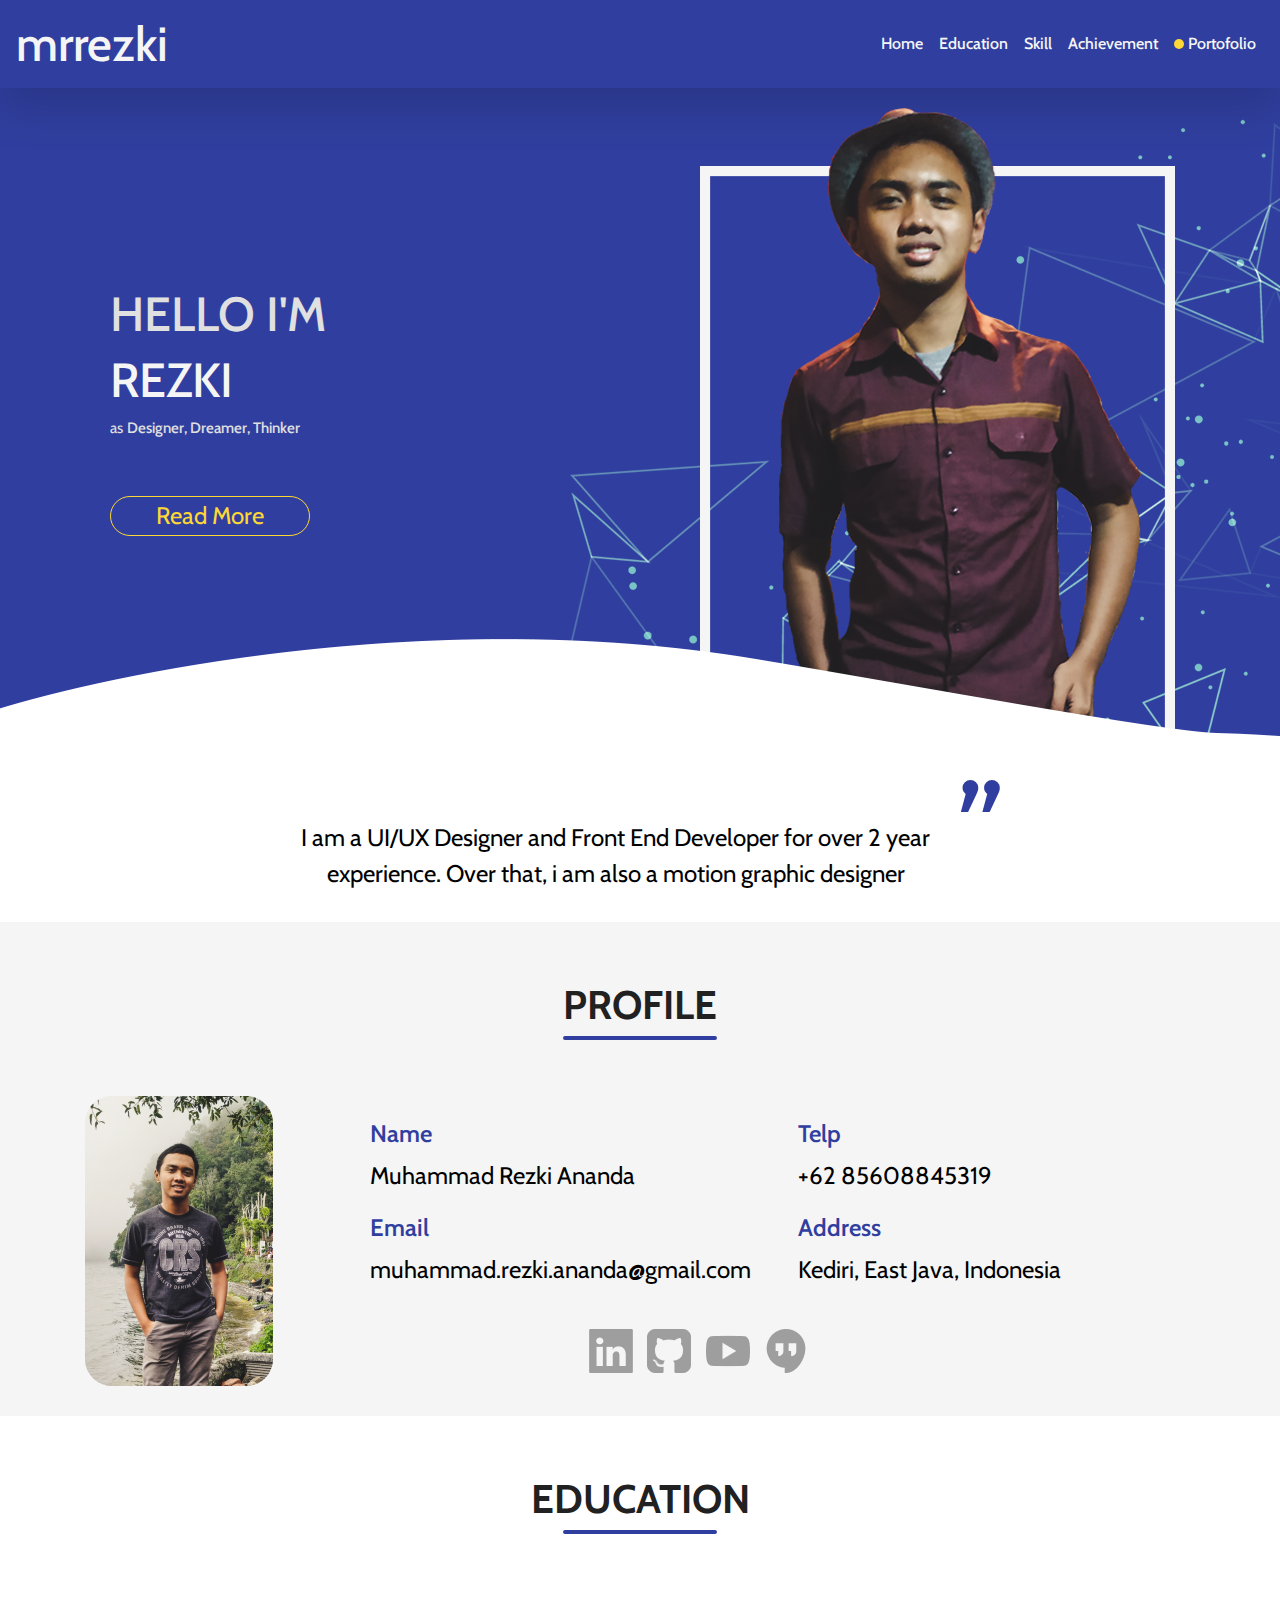
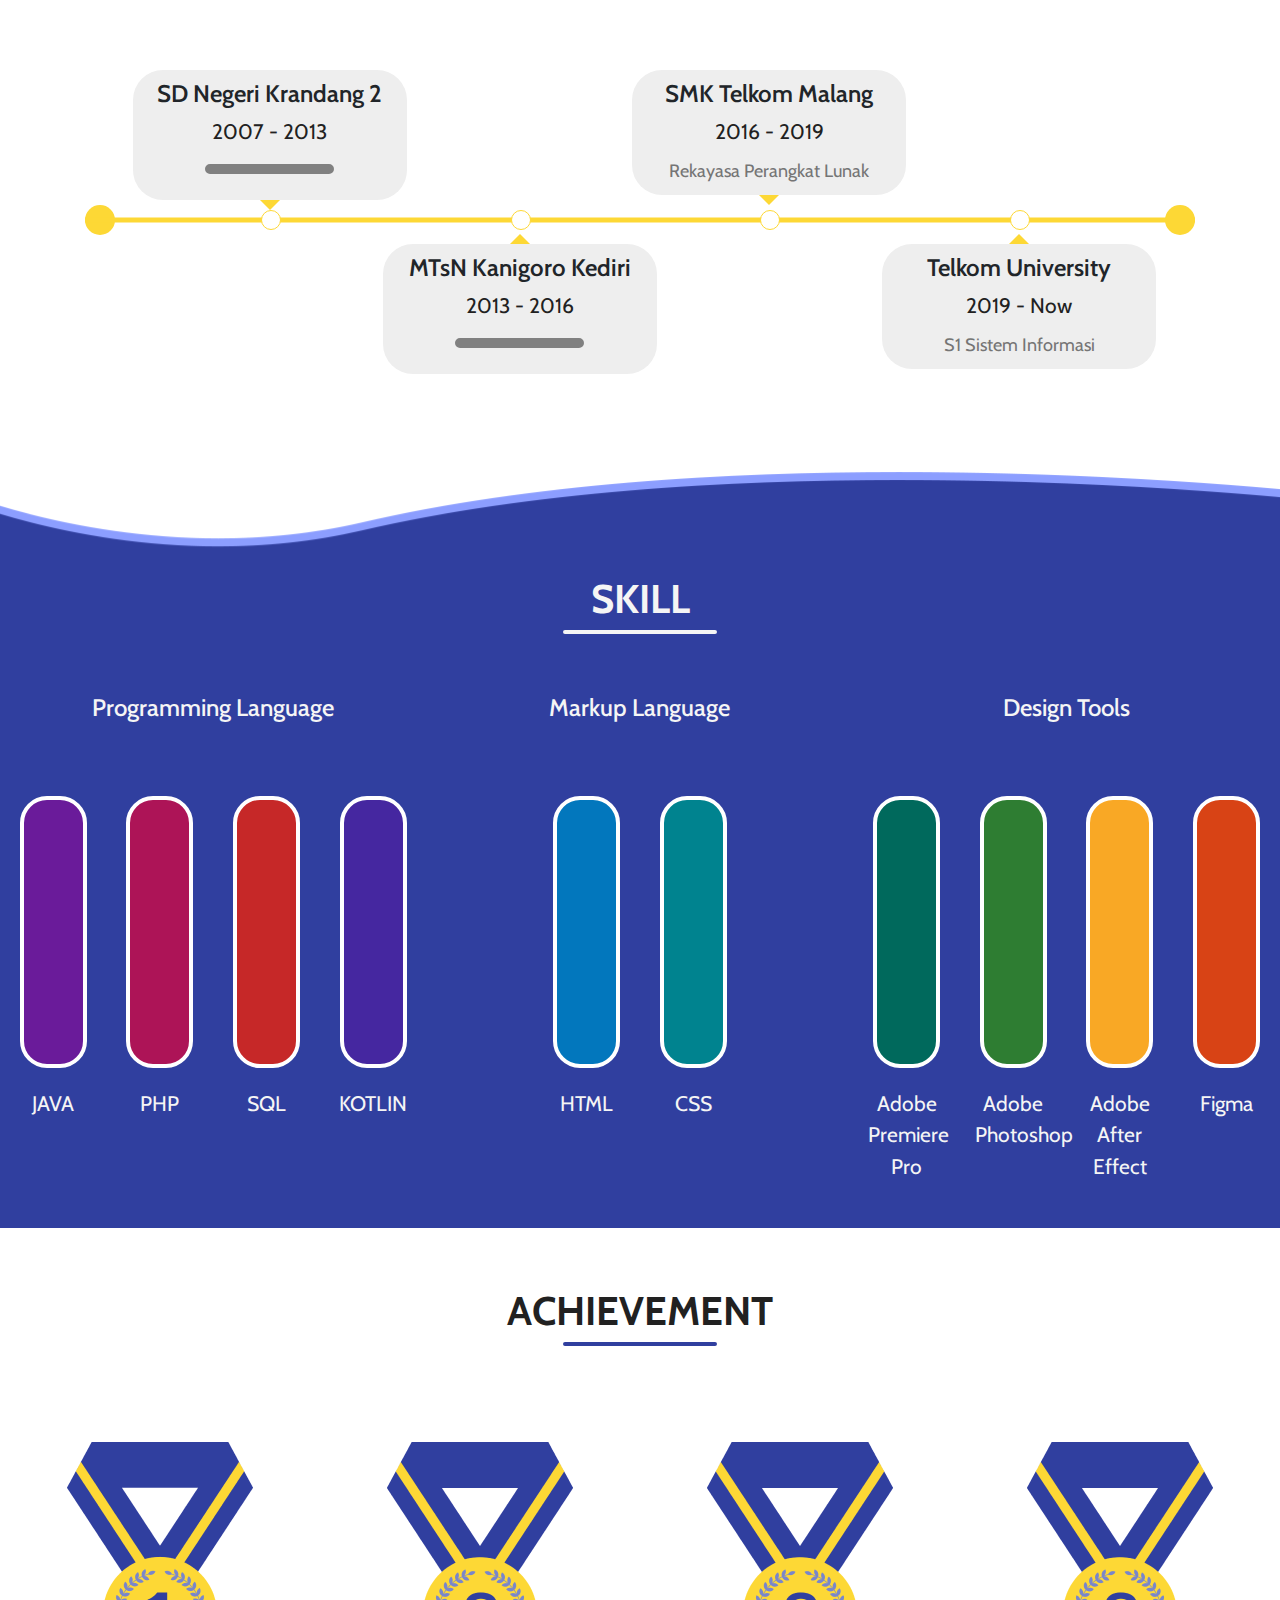
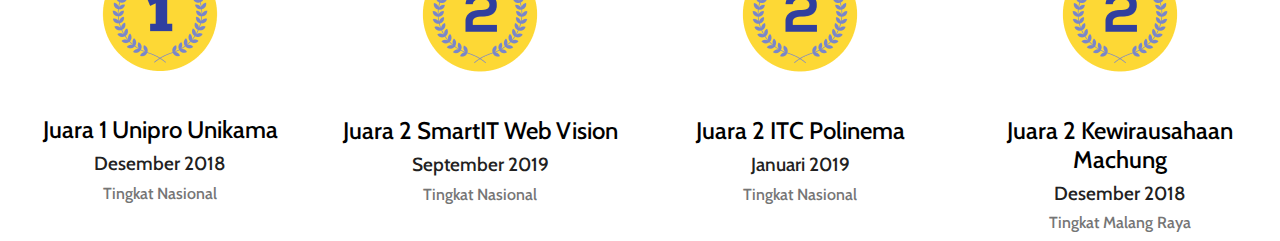
==== index.html @ 957b91fe "1366px | DONE" ====
<!doctype html>
<html>
<head>
	<meta charset="utf-8">
	<meta http-equiv="X-UA-Compatible" content="IE=edge">
	<meta name="viewport" content="width=device-width,initial-scale=1">
	<title>Muhammad Rezki Ananda</title>
	<link rel="stylesheet" type="text/css" href="assets/css/style.css">
	<link rel="stylesheet" type="text/css" href="includes/bootstrap/css/bootstrap.min.css">
	<link rel="stylesheet" type="text/css" href="assets/css/style-mediaquery.css">
	<script type="text/javascript" src="assets/js/jquery-3.3.1.js"></script>
</head>
<body>
	<nav class="navbar navbar-expand-lg navbar-light shadow-lg">
	  <a class="navbar-brand font-cabin-bold color-white-1" href="#">mrrezki</a>
	  <button class="navbar-toggler" type="button" data-toggle="collapse" data-target="#navbarNav" aria-controls="navbarNav" aria-expanded="false" aria-label="Toggle navigation">
		<span class="navbar-toggler-icon"></span>
	  </button>
	  <div class="collapse navbar-collapse" id="navbarNav">
		<ul class="navbar-nav ml-auto">
		 	<li class="nav-item">
				<a class="nav-link font-cabin-bold" href="#">Home</a>
		  	</li>
		  	<li class="nav-item">
				<a class="nav-link font-cabin-bold" href="#">Education</a>
			  </li>
			<li class="nav-item">
				<a class="nav-link font-cabin-bold" href="#">Skill</a>
		  	</li>
			<li class="nav-item">
				<a class="nav-link font-cabin-bold" href="#">Achievement</a>
			</li>
			<li class="nav-item">
				<a class="nav-link font-cabin-bold" href="#">
					<span class="dot"></span>
					Portofolio
				</a>
			</li>
		</ul>
	  </div>
	</nav>
	<section id="header" class="header-bg">
		<div class="container-fluid">
			<div class="row">
				<div class="col-lg-6 col-md-6 col-sm-12">
					<div class="header-intro">
						<h1 class="color-white-2 font-cabin">HELLO I'M</h1>
						<h1 class="color-white-1 font-cabin-bold">REZKI</h1>
						<p class="color-white-2">
							<span class="font-cabin">as</span>
							<span class="font-cabin-bold">Designer, Dreamer, Thinker</span>
						</p>
						<button class="font-cabin color-yellow">Read More</button>
					</div>
				</div>
				<div class="col-lg-6 col-md-6 col-sm-12">&nbsp;</div>
			</div>
		</div>
	</section>
	<section id="info" class="info-bg">
		<div class="container">
			<div class="row">
				<div class="col-md-8 offset-md-2">
					<div class="info-quotes text-center">
						<span class="color-blue float-right">&#8221;</span>
						<p class="font-cabin color-black-1 text-center">I am a UI/UX Designer and Front End Developer for over 2 year experience. Over that, i am also a motion graphic designer</p>
					</div>
				</div>
			</div>
		</div>
	</section>
	<section id="profil" class="profil-bg">
		<div class="container">
			<div class="row">
				<div class="col-lg-12 col-md-12 col-sm-12">
					<div class="title-blue">
						<h1>Profile</h1>
						<hr size="200" width="150">
					</div>
				</div>
				<div class="col-lg-3 col-md-3 col-sm-12">
					<div class="profil-photo">
						<img src="assets/image/IMG_20181225_132855.png" alt="">
					</div>
				</div>
				<div class="col-lg-9 col-md-9 col-sm-12">
					<div class="profil-detail">
						<div class="row">
							<div class="col-lg-6 col-md-6 col-sm-12">
								<p class="profil-title color-blue">Name</p>
								<p class="profil-subtitle color-black-1 font-cabin">Muhammad Rezki Ananda</p>
							</div>
							<div class="col-lg-6 col-md-6 col-sm-12">
								<p class="profil-title color-blue">Telp</p>
								<p class="profil-subtitle color-black-1 font-cabin">+62 85608845319</p>
							</div>
							<div class="col-lg-6 col-md-6 col-sm-12">
								<p class="profil-title color-blue">Email</p>
								<p class="profil-subtitle color-black-1 font-cabin">muhammad.rezki.ananda@gmail.com</p>
							</div>
							<div class="col-lg-6 col-md-6 col-sm-12">
								<p class="profil-title color-blue">Address</p>
								<p class="profil-subtitle color-black-1 font-cabin">Kediri, East Java, Indonesia</p>
							</div>
							<div class="col-md-6 offset-md-3">
								<div class="profile-resources">
									<a href="https://www.linkedin.com/in/muhammad-rezki-ananda-749750147/">
										<img class="img-fluid" src="assets/image/linked-in-logo-key.png" alt="linked in">
									</a>
									<a href="https://github.com/rezkiananda25">
										<img class="img-fluid" src="assets/image/github-sign.png" alt="github">
									</a>
									<a href="https://www.youtube.com/channel/UCWgaLvKlAeKD4-xGuemqxUA">
										<img class="img-fluid" src="assets/image/youtube.png" alt="youtube">
									</a>
									<a href="muhammad.rezki.ananda@gmail.com">
										<img class="img-fluid" src="assets/image/hangout.png" alt="hangout">
									</a>
								</div>
							</div>
						</div>
					</div>
				</div>
			</div>
		</div>
	</section>
	<section id="education" class="education-bg">
		<div class="container">
			<div class="row">
				<div class="col-lg-12 col-md-12 col-sm-12">
					<div class="title-blue">
						<h1>Education</h1>
						<hr size="200" width="150">
					</div>
				</div>
				<div class="col-lg-12 col-md-12 col-sm-12">
					<section class="main-timeline-section">
						<div class="timeline-start"></div>
						<div class="conference-center-line"></div>
						<div class="conference-timeline-content">
							<div class="timeline-article timeline-article-top">
								<div class="meta-date"></div>
								<div class="content-box">
									<h4 class="title-timeline">Telkom University</h4>
									<p>2019 - Now</p>
									<center>
										<span>S1 Sistem Informasi</span>
									</center>
								</div>
							</div>
							<div class="timeline-article timeline-article-bottom">
								<div class="meta-date"></div>
								<div class="content-box">
									<h4 class="title-timeline">SMK Telkom Malang</h4>
									<p>2016 - 2019</p>
									<center>
										<span>Rekayasa Perangkat Lunak</span>
									</center>
								</div>
							</div>
							<div class="timeline-article timeline-article-top">
								<div class="meta-date"></div>
								<div class="content-box">
									<h4 class="title-timeline">MTsN Kanigoro Kediri</h4>
									<p>2013 - 2016</p>
									<center>
										<span><hr width="119px"></span>
									</center>
								</div>
							</div>
							<div class="timeline-article timeline-article-bottom">
								<div class="meta-date"></div>
								<div class="content-box">
									<h4 class="title-timeline">SD Negeri Krandang 2</h4>
									<p>2007 - 2013</p>
									<center>
										<span><hr width="119px"></span>
									</center>
								</div>
							</div>
						</div>
						<div class="timeline-end"></div>
					</section>
				</div>
			</div>
		</div>
	</section>
	<section id="skill" class="skill-bg">
		<div class="container-fluid">
			<div class="row">
				<div class="col-lg-12 col-md-12 col-sm-12">
					<div class="title-white">
						<h1>Skill</h1>
						<hr size="200" width="150">
					</div>
				</div>
				<div class="col-lg-4 col-md-4 col-sm-12">
					<div class="skill-category">
						<p class="font-cabin-bold color-white-1 text-center">Programming Language</p>
						<div class="skill-progress">
							<div class="row">
								<div class="col-3">
									<center>
										<div class="skill-rectangle" style="background: #6A1B9A;"></div>
									</center>
									<p class="font-cabin color-white-1 text-center">JAVA</p>
								</div>
								<div class="col-3">
									<center>
										<div class="skill-rectangle" style="background: #AD1457;"></div>
									</center>
									<p class="font-cabin color-white-1 text-center">PHP</p>
								</div>
								<div class="col-3">
									<center>
										<div class="skill-rectangle" style="background: #C62828;"></div>
									</center>
									<p class="font-cabin color-white-1 text-center">SQL</p>
								</div>
								<div class="col-3">
									<center>
										<div class="skill-rectangle" style="background: #4527A0;"></div>
									</center>
									<p class="font-cabin color-white-1 text-center">KOTLIN</p>
								</div>
							</div>
						</div>
					</div>
				</div>
				<div class="col-lg-4 col-md-4 col-sm-12">
					<div class="skill-category">
						<p class="font-cabin-bold color-white-1 text-center">Markup Language</p>
						<div class="skill-progress">
							<div class="row">
								<div class="col-3"></div>
								<div class="col-3">
									<center>
										<div class="skill-rectangle" style="background: #0277BD;"></div>
									</center>
									<p class="font-cabin color-white-1 text-center">HTML</p>
								</div>
								<div class="col-3">
									<center>
										<div class="skill-rectangle" style="background: #00838F;;"></div>
									</center>
									<p class="font-cabin color-white-1 text-center">CSS</p>
								</div>
								<div class="col-3"></div>
							</div>
						</div>
					</div>
				</div>
				<div class="col-lg-4 coli-md-4 col-sm-12">
					<div class="skill-category">
						<p class="font-cabin-bold color-white-1 text-center">Design Tools</p>
						<div class="skill-progress">
							<div class="row">
								<div class="col-3">
									<center>
										<div class="skill-rectangle" style="background: #00695C;"></div>
									</center>
									<p class="font-cabin color-white-1 text-center">Adobe<br>Premiere<br>Pro</p>
								</div>
								<div class="col-3">
									<center>
										<div class="skill-rectangle" style="background: #2E7D32;"></div>
									</center>
									<p class="font-cabin color-white-1 text-center">Adobe<br>Photoshop</p>
								</div>
								<div class="col-3">
									<center>
										<div class="skill-rectangle" style="background: #F9A825;"></div>
									</center>
									<p class="font-cabin color-white-1 text-center">Adobe<br>After<br>Effect</p>
								</div>
								<div class="col-3">
									<center>
										<div class="skill-rectangle" style="background: #D84315;"></div>
									</center>
									<p class="font-cabin color-white-1 text-center">Figma</p>
								</div>
							</div>
						</div>
					</div>
				</div>
			</div>
		</div>
	</section>
	<section id="achievement" class="achievement-bg">
		<div class="container-fluid">
			<div class="row">
				<div class="col-lg-12 col-md-12 col-sm-12">
					<div class="title-blue">
						<h1>Achievement</h1>
						<hr size="200" width="150">
					</div>
				</div>
				<div class="col-lg-3 col-md-3 col-sm-6">
					<div class="achievement-detail">
						<center>
							<img class="img-fluid" src="assets/image/Juara 1.png" alt="">
							<h1 class="font-cabin-bold color-black-1">Juara 1 Unipro Unikama</h1>
							<h2 class="font-cabin color-black-2">Desember 2018</h2>
							<h3 class="font-cabin color-black-3">Tingkat Nasional</h3>
						</center>
					</div>
				</div>
				<div class="col-lg-3 col-md-3 col-sm-6">
					<div class="achievement-detail">
						<center>
							<img class="img-fluid" src="assets/image/Juara 2.png" alt="">
							<h1 class="font-cabin-bold color-black-1">Juara 2 SmartIT Web Vision</h1>
							<h2 class="font-cabin color-black-2">September 2019</h2>
							<h3 class="font-cabin color-black-3">Tingkat Nasional</h3>
						</center>
					</div>
				</div>
				<div class="col-lg-3 col-md-3 col-sm-6">
					<div class="achievement-detail">
						<center>
							<img class="img-fluid" src="assets/image/Juara 2.png" alt="">
							<h1 class="font-cabin-bold color-black-1">Juara 2 ITC Polinema</h1>
							<h2 class="font-cabin color-black-2">Januari 2019</h2>
							<h3 class="font-cabin color-black-3">Tingkat Nasional</h3>
						</center>
					</div>
				</div>
				<div class="col-lg-3 col-md-3 col-sm-6">
					<div class="achievement-detail">
						<center>
							<img class="img-fluid" src="assets/image/Juara 2.png" alt="">
							<h1 class="font-cabin-bold color-black-1">Juara 2 Kewirausahaan Machung</h1>
							<h2 class="font-cabin color-black-2">Desember 2018</h2>
							<h3 class="font-cabin color-black-3">Tingkat Malang Raya</h3>
						</center>
					</div>
				</div>
			</div>
		</div>
	</section>
</body>
	<script type="text/javascript" src="includes/bootstrap/js/bootstrap.min.js"></script>
</html>
---- assets/css/style.css ----
@charset "utf-8";
/* CSS Document */

@import url('https://fonts.googleapis.com/css?family=Cabin&display=swap');
@import url('https://fonts.googleapis.com/css?family=Cabin:500&display=swap');
@import url('https://fonts.googleapis.com/css?family=Cabin:600&display=swap');
@import url('https://fonts.googleapis.com/css?family=Cabin:700&display=swap');

@import url('https://fonts.googleapis.com/css?family=Fira+Sans&display=swap');


/* Universal */

body{
	margin: 0 auto;
    padding: 0 auto;
    -webkit-font-smoothing: antialiased;
    -moz-osx-font-smoothing: grayscale;
    list-style:none;
    -moz-box-sizing: border-box;
    -webkit-box-sizing: border-box;
    box-sizing: border-box;
    overflow-x: hidden;
}
input:focus,
textarea:focus,
select:focus {
    outline: none !important;
}
.color-white-1{
	color: #F5F5F5!important;
}
.color-white-2{
	color: #E0E0E0;
}
.color-black-1{
	color: #000000;
}
.color-black-2{
	color: #212121;
}
.color-black-3{
	color: #757575;
}
.color-blue{
	color: #303F9F;
}
.color-yellow{
	color: #FDD835;
}
.font-cabin{
	font-family: 'Cabin', sans-serif;
}
.font-cabin-bold{
	font-family: 'Cabin', sans-serif;
	font-weight: 500;	
}
.title-blue{
	padding: 50px 10px 40px 10px;
	text-align: center;
}
.title-blue h1{
	font-family: 'Cabin', sans-serif;
	font-weight: 700;
	font-size: 40px;
	text-transform: uppercase;
	line-height: 66px;
	color: #212121;
}
.title-blue hr{
	margin-top: -10px;
	border: 2px solid #303F9F;
	border-radius: 3px;
}
.title-white{
	padding: 100px 10px 40px 10px;
	text-align: center;
}
.title-white h1{
	font-family: 'Cabin', sans-serif;
	font-weight: 700;
	font-size: 40px;
	text-transform: uppercase;
	line-height: 66px;
	color: #f5f5f5;
}
.title-white hr{
	margin-top: -10px;
	border: 2px solid #F5F5F5;
	border-radius: 3px;
}
.hidden-xs{
	display: none!important;
}
.visible-xs{
	display: block!important;
}

/* END Universal */

/* Navigation */

.navbar{
	background-color: #303F9F;
	padding: 15 5 15 5;
	margin: auto;
}
.navbar a{
	font-size: 48px;
}
.nav-link{
	color: #f5f5f5 !important;
	font-size: 16px !important;
}
.nav-link:hover{
	color: #FDD835 !important;
}
.ml-auto {
    left: auto !important;
    right: 0px;
}
.navbar-brand{
	padding-bottom: 0!important;
	padding-top: 0!important;
}
.dot{
	height: 10px;
	width: 10px;
	background-color: #FDD835;
	border-radius: 50%;
	display: inline-block;
}

/* END Navigation */

/* Header */

.header-bg{
	background-image: url(../image/header.png);
	background-position: center;
    background-repeat: no-repeat;
    background-size: cover;
    height: 662px;
	margin-top: -10px;
}
.header-intro{
	margin-left: 95px;
	margin-top: 208px;
}
.header-intro h1{
	font-size: 48px;
}
.header-intro p{
	font-size: 15px;
}
.header-intro button{
	margin-top: 40px;
	font-size: 24px;
	background: none;
	border: 1px solid #FDD835;
	border-radius: 29px;
	padding-top: 1px;
	padding-bottom: 1px;
	padding-left: 45px;
	padding-right: 45px;
	transition: 0.3s;
}
.header-intro button:hover{
	background: #FDD835;
	color: #F5F5F5;
}

/* END Header */

/* Info */

.info-bg{
    background-color: #FFFFFF;
}
.info-quotes span{
	font-family: 'Fira Sans', sans-serif;
	font-size: 121px;
	text-align: right;
}
.info-quotes p{
	padding-top: 80px;
	font-size: 24px;
}

/* END Info */

/* Profil */

.profil-bg{
	background-color: #F5F5F5;
}
.profil-title{
	font-family: 'Cabin', sans-serif;
	font-weight: 600;
	font-size: 24px;
}
.profil-subtitle{
	margin-top: -10px;
	font-size: 24px;
}
.profil-photo{
	padding-bottom: 30px;
}
.profil-detail{
	margin-top: 20px;
}
.profile-resources img{
	padding: 5px;
	margin-top: 20px;
	transition: 0.3s;
}


/* END Profil */

/* Education */

.education-bg{
	background-color: #FFFFFF;
	height: 650px;
}
.main-timeline-section {
    position: relative;
    width: 100%;
    margin: auto;
    height: 420px;
    margin-top: 20px;
}
.main-timeline-section .timeline-start,
.main-timeline-section .timeline-end {
    position: absolute;
    background: #FDD835;
    border-radius: 100px;
    top: 50%;
    transform: translateY(-50%);
    width: 30px;
    height: 30px;
}
.main-timeline-section .timeline-end {
    right: 0px;
}
.main-timeline-section .conference-center-line {
    position: absolute;
    width: 100%;
    height: 5px;
    top: 50%;
    transform: translateY(-50%);
    background: #FDD835;
}
.conference-timeline-content{
	margin-left: 5%;
}
.content-box h4, .content-box p, .content-box span{
	font-family: 'Cabin', sans-serif;
	text-align: center;
}
.content-box h4{
	font-size: 24px;
	font-weight: 600;
}
.content-box p{
	font-size: 21px;
	color: #212121;
	margin-bottom: 10px;
}
.content-box span{
	font-size: 18px;
	color: #757575;
}
.content-box hr{
	border: 5px solid;
	border-radius: 7px;
}
.timeline-article {
    width: 18%;
    position: relative;
    min-height: 300px;
    float: right;
	margin-left: 30px;
	margin-right: 30px;
}
.timeline-article .meta-date {
    position: absolute;
    top: 70%;
    left: 35px;
    transform: translateY(-50%);
    width: 20px;
    height: 20px;
    border-radius: 100%;
    background: #fff;
    border: 1px solid #FDD835;
}
.timeline-article .content-box {
    border-radius: 30px;
    background-color: #EEE;
    width: 274px;
    position: absolute;
    top: 78%;
    left: -93px;
    padding: 10px;
    font-size: 16px;
}
.timeline-article-top .content-box:before {
    content: " ";
    position: absolute;
    left: 50%;
    transform: translateX(-50%);
    top: -20px;
    border: 10px solid transparent;
    border-bottom-color: #FDD835;
}
.timeline-article-bottom .content-box {
    top: 20%;
}
.timeline-article-bottom .content-box:before {
    content: " ";
    position: absolute;
    left: 50%;
    transform: translateX(-50%);
    bottom: -20px;
    border: 10px solid transparent;
    border-top-color: #FDD835;
}

/* END Education */

/* SKill */

.skill-bg{
	background-image: url(../image/skill.png);
	background-position: center top;
    background-repeat: no-repeat;
    background-size: cover;
	padding-bottom: 30px;
}
.skill-category p{
	font-size: 24px;
}
.skill-progress{
	margin-top: 70px;
}
.skill-progress p{
	font-size: 21px;
}
.skill-rectangle{
	width: 67px;
	height: 272px;
	border: 4px solid #FFFFFF;
	box-sizing: border-box;
	border-radius: 27px;
	margin-bottom: 20px;
}

/* END Skill */

/* Achievement */

.achievement-bg{
	background-color: #FFFFFF;
}
.achievement-detail{
	padding-top: 40px;
}
.achievement-detail img{
	width: 186px;
	margin-bottom: 45px;
}
.achievement-detail h1{
	font-size: 24px;
}
.achievement-detail h2{
	font-size: 19px;
}
.achievement-detail h3{
	font-size: 16px;
}

/* END Achievement */
---- assets/css/style-mediaquery.css ----
@charset "utf-8";
/* CSS Document */


/* Size iPhone 5/SE 320px */

/* END 320px */

/* Size Galaxy S5 360px */

/* END 360px */

/* Size iPhone 6/7/8/X 375px */

/* END 375px */

/* Size Pixel 2/2XL 411px */

/* END 411px */

/* Size iPhone 6/7/8 Plus 414px */

/* END 414px */

/* Size iPad 768px */

/* END 768px */

/* Size iPad Pro 1024px */

@media screen and (max-width: 1024px) {
	
	/* Skill */
	
	.skill-category{
		padding: 20px;
	}
	
	/* END Skill */
	
}

/* END 1024px */
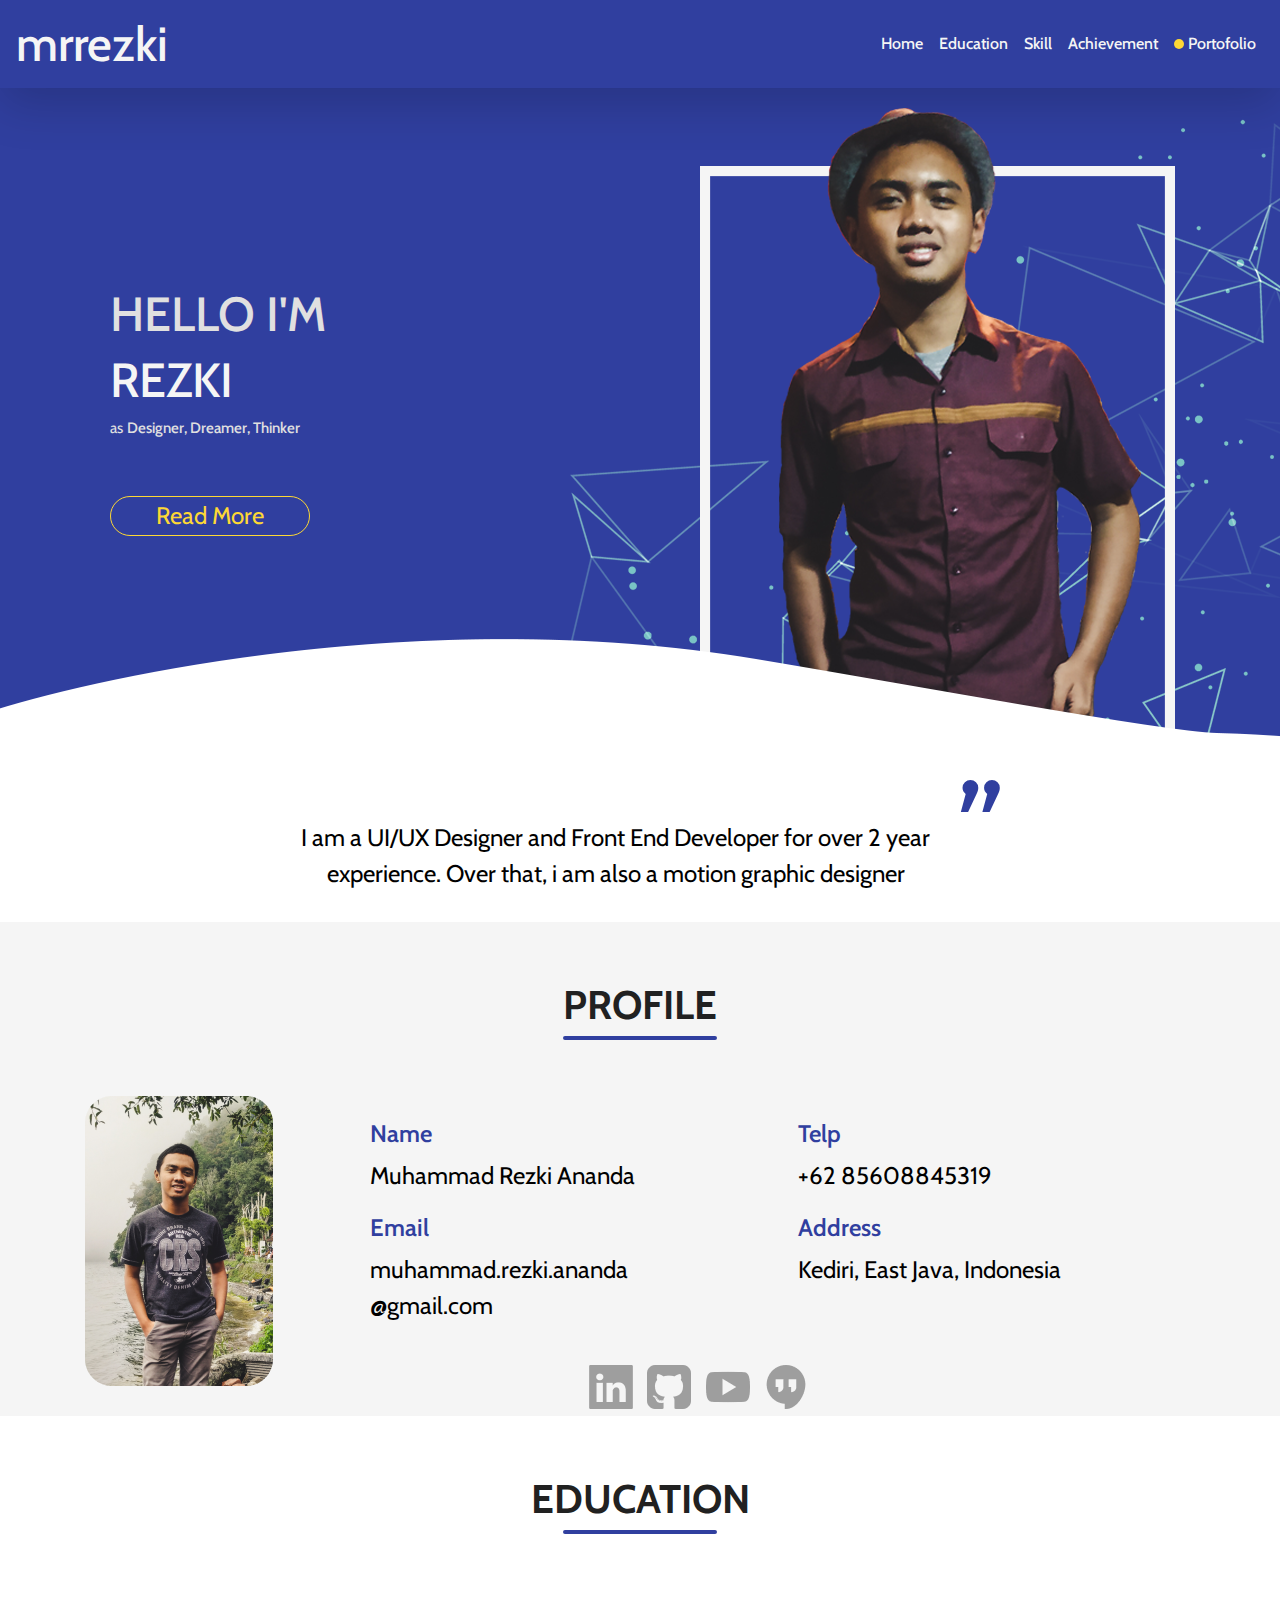
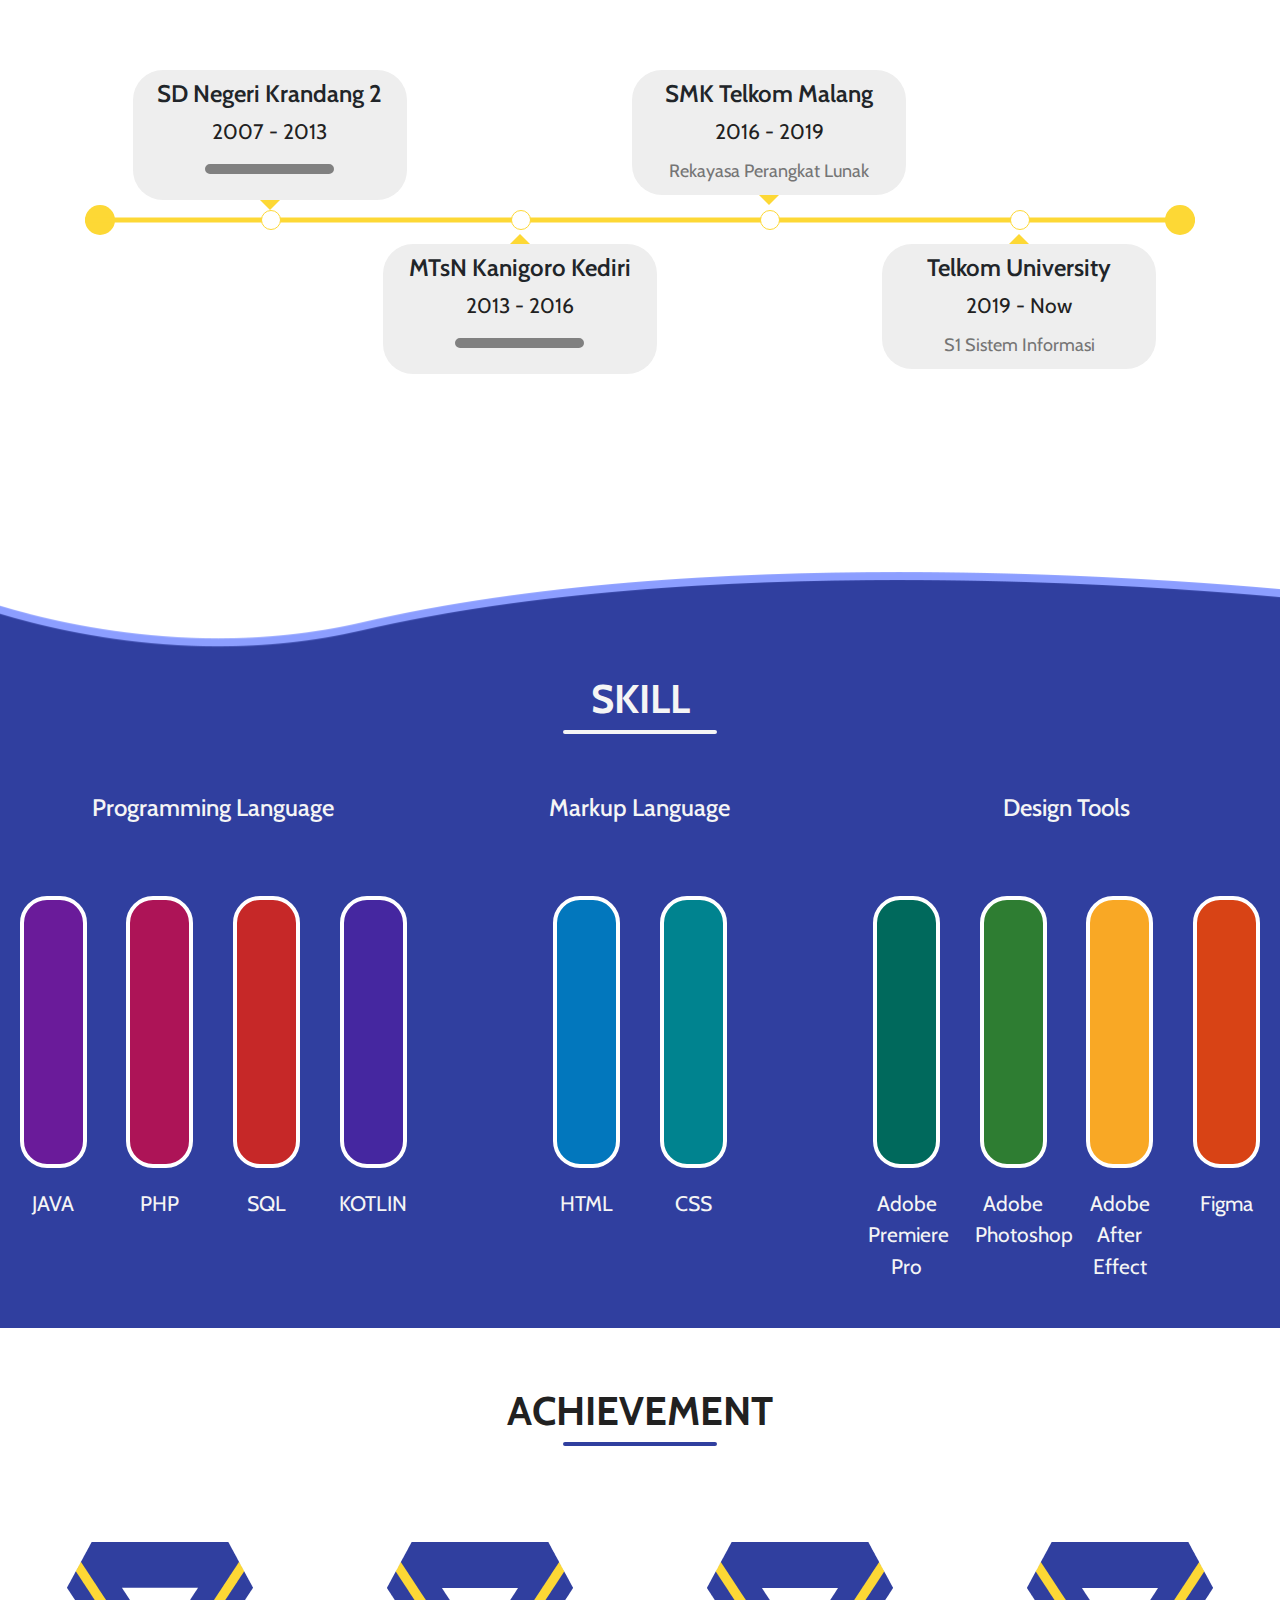
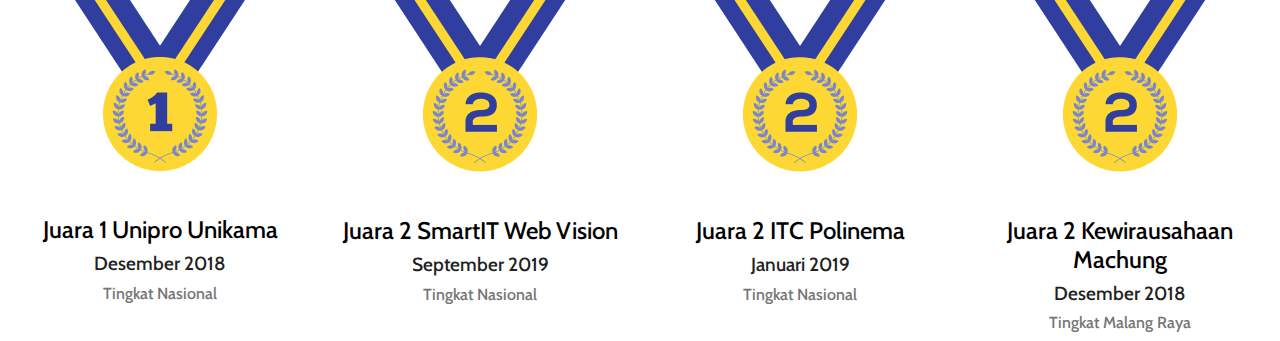
==== commit e0b82cf5: "768px | DONE" ====
--- a/index.html
+++ b/index.html
@@ -96,7 +96,7 @@
 							</div>
 							<div class="col-lg-6 col-md-6 col-sm-12">
 								<p class="profil-title color-blue">Email</p>
-								<p class="profil-subtitle color-black-1 font-cabin">muhammad.rezki.ananda@gmail.com</p>
+								<p class="profil-subtitle color-black-1 font-cabin">muhammad.rezki.ananda<br>@gmail.com</p>
 							</div>
 							<div class="col-lg-6 col-md-6 col-sm-12">
 								<p class="profil-title color-blue">Address</p>
@@ -104,16 +104,16 @@
 							</div>
 							<div class="col-md-6 offset-md-3">
 								<div class="profile-resources">
-									<a href="https://www.linkedin.com/in/muhammad-rezki-ananda-749750147/">
+									<a href="https://www.linkedin.com/in/muhammad-rezki-ananda-749750147/" target="_blank">
 										<img class="img-fluid" src="assets/image/linked-in-logo-key.png" alt="linked in">
 									</a>
-									<a href="https://github.com/rezkiananda25">
+									<a href="https://github.com/rezkiananda25" target="_blank">
 										<img class="img-fluid" src="assets/image/github-sign.png" alt="github">
 									</a>
-									<a href="https://www.youtube.com/channel/UCWgaLvKlAeKD4-xGuemqxUA">
+									<a href="https://www.youtube.com/channel/UCWgaLvKlAeKD4-xGuemqxUA" target="_blank">
 										<img class="img-fluid" src="assets/image/youtube.png" alt="youtube">
 									</a>
-									<a href="muhammad.rezki.ananda@gmail.com">
+									<a href="muhammad.rezki.ananda@gmail.com" target="_blank">
 										<img class="img-fluid" src="assets/image/hangout.png" alt="hangout">
 									</a>
 								</div>
@@ -134,7 +134,7 @@
 					</div>
 				</div>
 				<div class="col-lg-12 col-md-12 col-sm-12">
-					<section class="main-timeline-section">
+					<section class="main-timeline-section hidden-xs">
 						<div class="timeline-start"></div>
 						<div class="conference-center-line"></div>
 						<div class="conference-timeline-content">
@@ -181,6 +181,56 @@
 						</div>
 						<div class="timeline-end"></div>
 					</section>
+					<section class="timeline-vertical-xs visible-xs">
+						<center>
+							<ul class="timeline">
+								<li>
+									<h4 class="float-left">SDN Krandang 2</h4>
+									<br>
+									<br>
+									<h3 class="float-left">2007 - 2013</h3>
+									<br>
+									<br>
+									<span class="float-left">
+										<hr width="119px">
+									</span>
+								</li>
+								<li>
+									<h4 class="float-left">MTsN Kanigoro Kediri</h4>
+									<br>
+									<br>
+									<h3 class="float-left">2013 - 2016</h3>
+									<br>
+									<br>
+									<span class="float-left">
+										<hr width="119px">
+									</span>
+								</li>
+								<li>
+									<h4 class="float-left">SMK Telkom Malang</h4>
+									<br>
+									<br>
+									<h3 class="float-left">2016 - 2019</h3>
+									<br>
+									<br>
+									<span class="float-left">
+										<h5>Rekayasa Perangkat Lunak</h5>
+									</span>
+								</li>
+								<li>
+									<h4 class="float-left">Telkom University</h4>
+									<br>
+									<br>
+									<h3 class="float-left">2019 - 2019</h3>
+									<br>
+									<br>
+									<span class="float-left">
+										<h5>S1 Sistem Informasi</h5>
+									</span>
+								</li>
+							</ul>
+						</center>
+					</section>
 				</div>
 			</div>
 		</div>
@@ -194,95 +244,133 @@
 						<hr size="200" width="150">
 					</div>
 				</div>
-				<div class="col-lg-4 col-md-4 col-sm-12">
-					<div class="skill-category">
-						<p class="font-cabin-bold color-white-1 text-center">Programming Language</p>
-						<div class="skill-progress">
-							<div class="row">
-								<div class="col-3">
-									<center>
-										<div class="skill-rectangle" style="background: #6A1B9A;"></div>
-									</center>
-									<p class="font-cabin color-white-1 text-center">JAVA</p>
-								</div>
-								<div class="col-3">
-									<center>
-										<div class="skill-rectangle" style="background: #AD1457;"></div>
-									</center>
-									<p class="font-cabin color-white-1 text-center">PHP</p>
-								</div>
-								<div class="col-3">
-									<center>
-										<div class="skill-rectangle" style="background: #C62828;"></div>
-									</center>
-									<p class="font-cabin color-white-1 text-center">SQL</p>
-								</div>
-								<div class="col-3">
-									<center>
-										<div class="skill-rectangle" style="background: #4527A0;"></div>
-									</center>
-									<p class="font-cabin color-white-1 text-center">KOTLIN</p>
+				<div class="col-lg-12 col-md-12 col-sm-12">
+					<section class="skill-for-dekstop hidden-xs">
+						<div class="row">
+							<div class="col-lg-4 col-md-4 col-sm-12">
+								<div class="skill-category">
+									<p class="font-cabin-bold color-white-1 text-center">Programming Language</p>
+									<div class="skill-progress">
+										<div class="row">
+											<div class="col-3">
+												<center>
+													<div class="skill-rectangle" style="background: #6A1B9A;"></div>
+												</center>
+												<p class="font-cabin color-white-1 text-center">JAVA</p>
+											</div>
+											<div class="col-3">
+												<center>
+													<div class="skill-rectangle" style="background: #AD1457;"></div>
+												</center>
+												<p class="font-cabin color-white-1 text-center">PHP</p>
+											</div>
+											<div class="col-3">
+												<center>
+													<div class="skill-rectangle" style="background: #C62828;"></div>
+												</center>
+												<p class="font-cabin color-white-1 text-center">SQL</p>
+											</div>
+											<div class="col-3">
+												<center>
+													<div class="skill-rectangle" style="background: #4527A0;"></div>
+												</center>
+												<p class="font-cabin color-white-1 text-center">KOTLIN</p>
+											</div>
+										</div>
+									</div>
+								</div>
+							</div>
+							<div class="col-lg-4 col-md-4 col-sm-12">
+								<div class="skill-category">
+									<p class="font-cabin-bold color-white-1 text-center">Markup Language</p>
+									<div class="skill-progress">
+										<div class="row">
+											<div class="col-3"></div>
+											<div class="col-3">
+												<center>
+													<div class="skill-rectangle" style="background: #0277BD;"></div>
+												</center>
+												<p class="font-cabin color-white-1 text-center">HTML</p>
+											</div>
+											<div class="col-3">
+												<center>
+													<div class="skill-rectangle" style="background: #00838F;;"></div>
+												</center>
+												<p class="font-cabin color-white-1 text-center">CSS</p>
+											</div>
+											<div class="col-3"></div>
+										</div>
+									</div>
+								</div>
+							</div>
+							<div class="col-lg-4 coli-md-4 col-sm-12">
+								<div class="skill-category">
+									<p class="font-cabin-bold color-white-1 text-center">Design Tools</p>
+									<div class="skill-progress">
+										<div class="row">
+											<div class="col-3">
+												<center>
+													<div class="skill-rectangle" style="background: #00695C;"></div>
+												</center>
+												<p class="font-cabin color-white-1 text-center">Adobe<br>Premiere<br>Pro</p>
+											</div>
+											<div class="col-3">
+												<center>
+													<div class="skill-rectangle" style="background: #2E7D32;"></div>
+												</center>
+												<p class="font-cabin color-white-1 text-center">Adobe<br>Photoshop</p>
+											</div>
+											<div class="col-3">
+												<center>
+													<div class="skill-rectangle" style="background: #F9A825;"></div>
+												</center>
+												<p class="font-cabin color-white-1 text-center">Adobe<br>After<br>Effect</p>
+											</div>
+											<div class="col-3">
+												<center>
+													<div class="skill-rectangle" style="background: #D84315;"></div>
+												</center>
+												<p class="font-cabin color-white-1 text-center">Figma</p>
+											</div>
+										</div>
+									</div>
 								</div>
 							</div>
 						</div>
-					</div>
-				</div>
-				<div class="col-lg-4 col-md-4 col-sm-12">
-					<div class="skill-category">
-						<p class="font-cabin-bold color-white-1 text-center">Markup Language</p>
-						<div class="skill-progress">
-							<div class="row">
-								<div class="col-3"></div>
-								<div class="col-3">
-									<center>
-										<div class="skill-rectangle" style="background: #0277BD;"></div>
-									</center>
-									<p class="font-cabin color-white-1 text-center">HTML</p>
-								</div>
-								<div class="col-3">
-									<center>
-										<div class="skill-rectangle" style="background: #00838F;;"></div>
-									</center>
-									<p class="font-cabin color-white-1 text-center">CSS</p>
-								</div>
-								<div class="col-3"></div>
+					</section>
+					<section class="skil-for-mobile visible-xs">
+						<div class="row">
+							<div class="col-4">
+								<div class="skill-category-mobile">
+									<h4 class="font-cabin-bold color-white-1">Programming Languange</h4>
+									<br>
+									<p class="font-cabin color-white-1" style="background-color: #6A1B9A">Java</p>
+									<p class="font-cabin color-white-1" style="background-color: #AD1457">PHP</p>
+									<p class="font-cabin color-white-1" style="background-color: #C62828">SQL</p>
+									<p class="font-cabin color-white-1" style="background-color: #4527A0">KOTLIN</p>
+								</div>
+							</div>
+							<div class="col-4">
+								<div class="skill-category-mobile">
+									<h4 class="font-cabin-bold color-white-1">Markup Languange</h4>
+									<br>
+									<p class="font-cabin color-white-1" style="background-color: #0277BD">HTML</p>
+									<p class="font-cabin color-white-1" style="background-color: #00838F">CSS</p>
+								</div>
+							</div>
+							<div class="col-4">
+								<div class="skill-category-mobile">
+									<h4 class="font-cabin-bold color-white-1">Design Tools</h4>
+									<br>
+									<p class="font-cabin color-white-1" style="background-color: #00695C">Adobe Premiere Pro</p>
+									<p class="font-cabin color-white-1" style="background-color: #2E7D32">Adobe Photoshop</p>
+									<p class="font-cabin color-white-1" style="background-color: #F9A825">Adobe After Effect</p>
+									<p class="font-cabin color-white-1" style="background-color: #D84315">Figma</p>
+								</div>
 							</div>
 						</div>
-					</div>
-				</div>
-				<div class="col-lg-4 coli-md-4 col-sm-12">
-					<div class="skill-category">
-						<p class="font-cabin-bold color-white-1 text-center">Design Tools</p>
-						<div class="skill-progress">
-							<div class="row">
-								<div class="col-3">
-									<center>
-										<div class="skill-rectangle" style="background: #00695C;"></div>
-									</center>
-									<p class="font-cabin color-white-1 text-center">Adobe<br>Premiere<br>Pro</p>
-								</div>
-								<div class="col-3">
-									<center>
-										<div class="skill-rectangle" style="background: #2E7D32;"></div>
-									</center>
-									<p class="font-cabin color-white-1 text-center">Adobe<br>Photoshop</p>
-								</div>
-								<div class="col-3">
-									<center>
-										<div class="skill-rectangle" style="background: #F9A825;"></div>
-									</center>
-									<p class="font-cabin color-white-1 text-center">Adobe<br>After<br>Effect</p>
-								</div>
-								<div class="col-3">
-									<center>
-										<div class="skill-rectangle" style="background: #D84315;"></div>
-									</center>
-									<p class="font-cabin color-white-1 text-center">Figma</p>
-								</div>
-							</div>
-						</div>
-					</div>
-				</div>
+					</section>
+				</div>	 
 			</div>
 		</div>
 	</section>
--- a/assets/css/style.css
+++ b/assets/css/style.css
@@ -90,10 +90,10 @@
 	border-radius: 3px;
 }
 .hidden-xs{
+	display: block!important;
+}
+.visible-xs{
 	display: none!important;
-}
-.visible-xs{
-	display: block!important;
 }
 
 /* END Universal */
@@ -326,6 +326,67 @@
     border: 10px solid transparent;
     border-top-color: #FDD835;
 }
+ul.timeline {
+    list-style-type: none;
+    position: relative;
+	width: 300px;
+}
+ul.timeline h3, ul.timeline h4, ul.timeline span h5, ul.timeline span hr{
+	font-family: 'Cabin', sans-serif;
+	text-align: center;
+	margin-left: 20px;
+}
+ul.timeline h4{
+	font-size: 24px;
+	font-weight: 600;
+}
+ul.timeline h3{
+	font-size: 21px;
+	color: #212121;
+	margin-bottom: 10px;
+	margin-top: -10px;
+}
+ul.timeline span h5{
+	font-size: 18px;
+	color: #757575;
+	margin-top: -25px!important;
+}
+ul.timeline span hr{
+	border: 5px solid #757575;
+	border-radius: 7px;
+	margin-top: -20px;
+}
+ul.timeline:before {
+    content: ' ';
+    background: #FDD835;
+    display: inline-block;
+    position: absolute;
+    left: 29px;
+    width: 2px;
+    height: 100%;
+    z-index: 400;
+}
+ul.timeline > li {
+    margin: 20px 0;
+	background-color: #EEEEEE;
+	border-radius: 30px;
+	padding-left: 10px;
+	padding-top: 10px;
+	padding-bottom: 10px;
+	padding-left: 15px;
+}
+ul.timeline > li:before {
+    content: ' ';
+    background: white;
+    display: inline-block;
+    position: absolute;
+    border-radius: 50%;
+    border: 3px solid #FDD835;
+    left: 20px;
+    width: 20px;
+    height: 20px;
+    z-index: 400;
+}
 
 /* END Education */
 
@@ -337,9 +398,20 @@
     background-repeat: no-repeat;
     background-size: cover;
 	padding-bottom: 30px;
+	margin-top: 100px;
 }
 .skill-category p{
 	font-size: 24px;
+}
+.skill-category-mobile h4{
+	font-size: 21px;
+}
+.skill-category-mobile p{
+	font-size: 19px;
+	border: 2px solid #FFFFFF;
+	box-sizing: border-box;
+	border-radius: 27px;
+	padding: 5px 0px 5px 10px;
 }
 .skill-progress{
 	margin-top: 70px;
--- a/assets/css/style-mediaquery.css
+++ b/assets/css/style-mediaquery.css
@@ -24,16 +24,129 @@
 
 /* Size iPad 768px */
 
+@media screen and (max-width : 768px) {
+	
+	/* Universal */
+	
+	.hidden-xs{
+		display: none!important;
+	}
+	.visible-xs{
+		display: block!important;
+	}
+		
+	/* Header */
+	
+	.header-bg{
+		height: 400px;
+	}
+	.header-intro{
+		margin-left: 55px;
+		margin-top: 60px;
+	}
+	.header-intro h1{
+		font-size: 38px;
+	}
+	.header-intro p{
+		font-size: 14px;
+	}
+	.header-intro button{
+		font-size: 19px!important;
+		margin-top: 15px;
+	}
+	
+	/* END Header */
+	
+	
+	
+	/* Info */
+	
+	.info-quotes p{
+		margin-top: -40px;
+	}
+	
+	/* END Quotes */
+	
+	
+	
+	/* Profil */
+	
+	.profil-detail{
+		margin-left: 20px;
+	}
+	.profile-resources{
+		padding-bottom: 25px;
+	}
+	
+	/* END Profil */
+	
+}
+
 /* END 768px */
 
 /* Size iPad Pro 1024px */
 
 @media screen and (max-width: 1024px) {
 	
+	/* Navigation */
+	
+	.header-intro button{
+		font-size: 21px;
+	}
+	
+	/* END Navigation */
+	
+	
+	
+	
+	/* Quotes */
+	
+	.info-quotes p{
+		font-size: 21px;
+	}
+	
+	/* END Quotes */
+	
+	
+	
+	/* Profil */
+	
+	.profil-subtitle{
+		font-size: 21px;
+	}
+	
+	/* END Profil */
+	
+	
+	
+	/* Education */
+	
+	.content-box h4{
+		font-size: 21px;
+	}
+	.content-box p{
+		font-size: 19px;
+	}
+	.content-box span{
+		font-size: 17px;
+	}
+	
+	/* END Education */
+	
+	
+	
+	
 	/* Skill */
 	
 	.skill-category{
 		padding: 20px;
+		margin: -10px;
+	}
+	.skill-category p{
+		font-size: 21px;
+	}
+	.skill-progress p{
+		font-size: 17px;
 	}
 	
 	/* END Skill */
